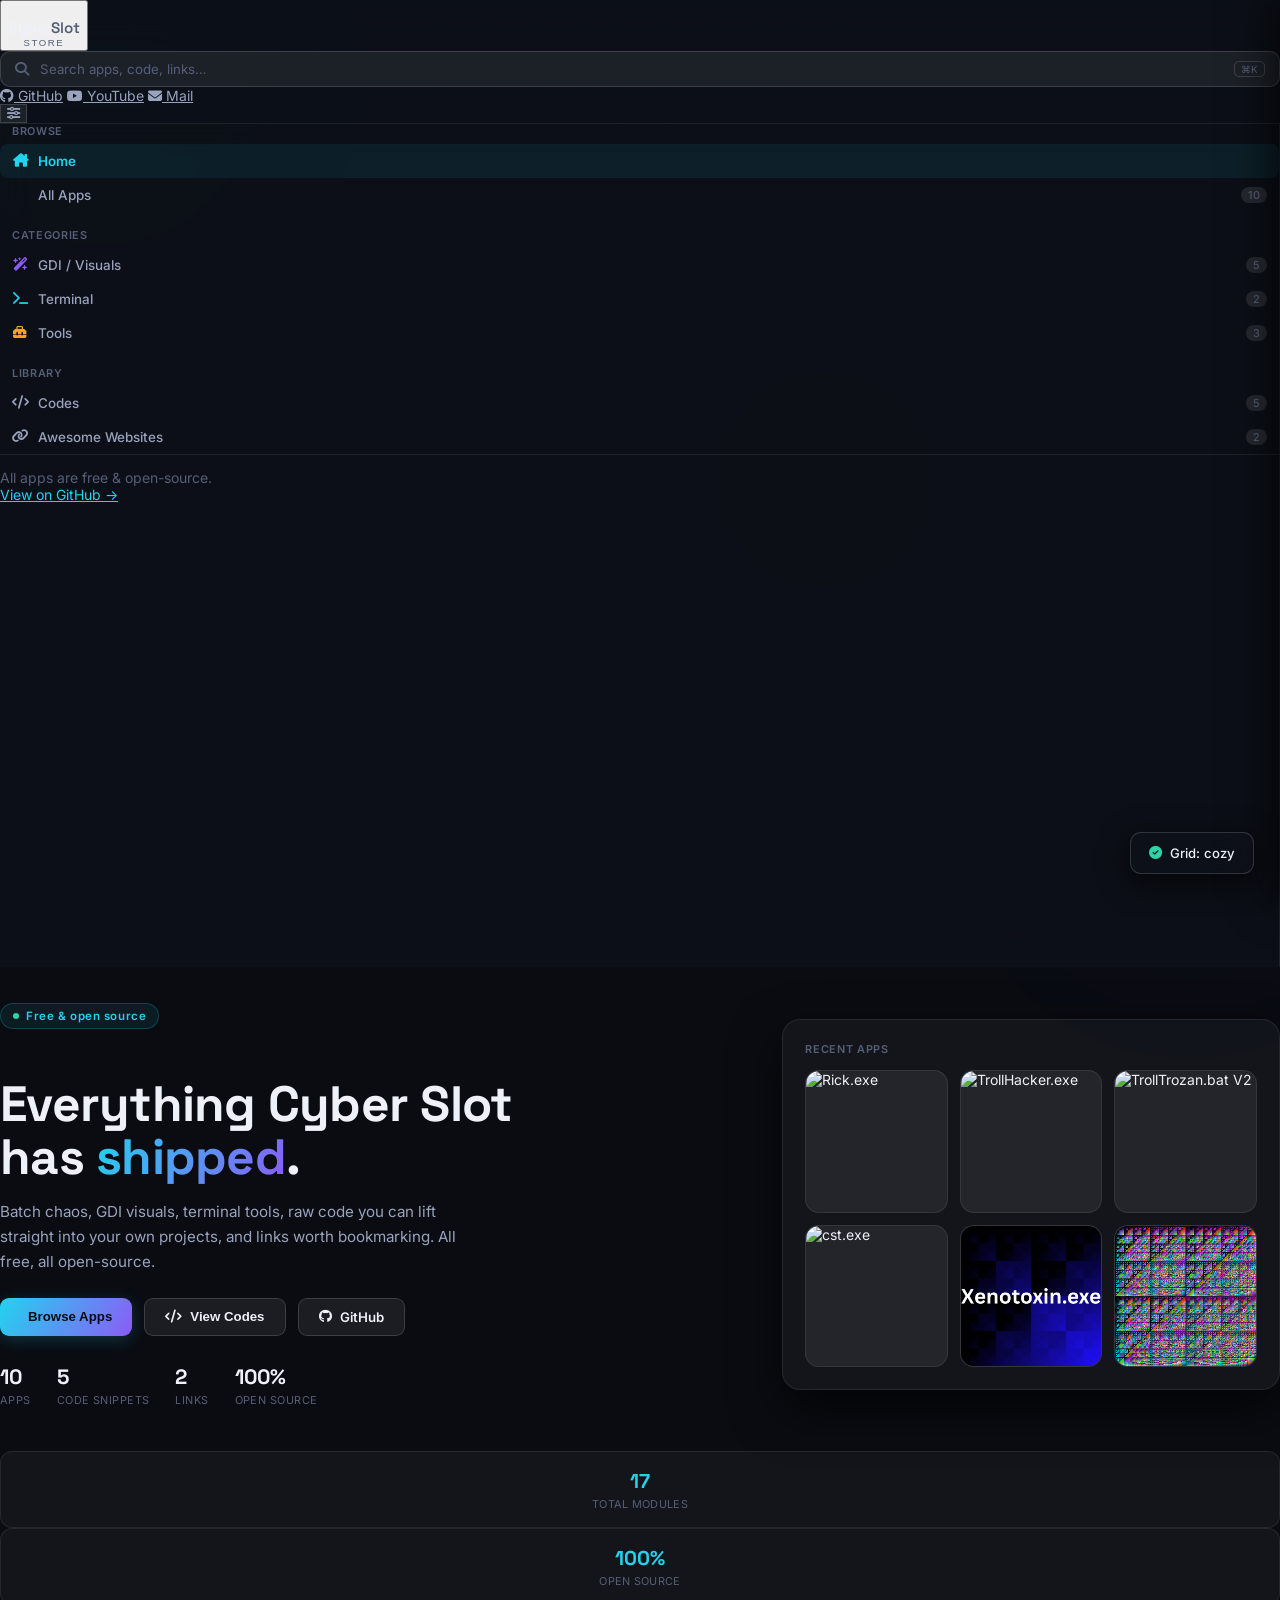
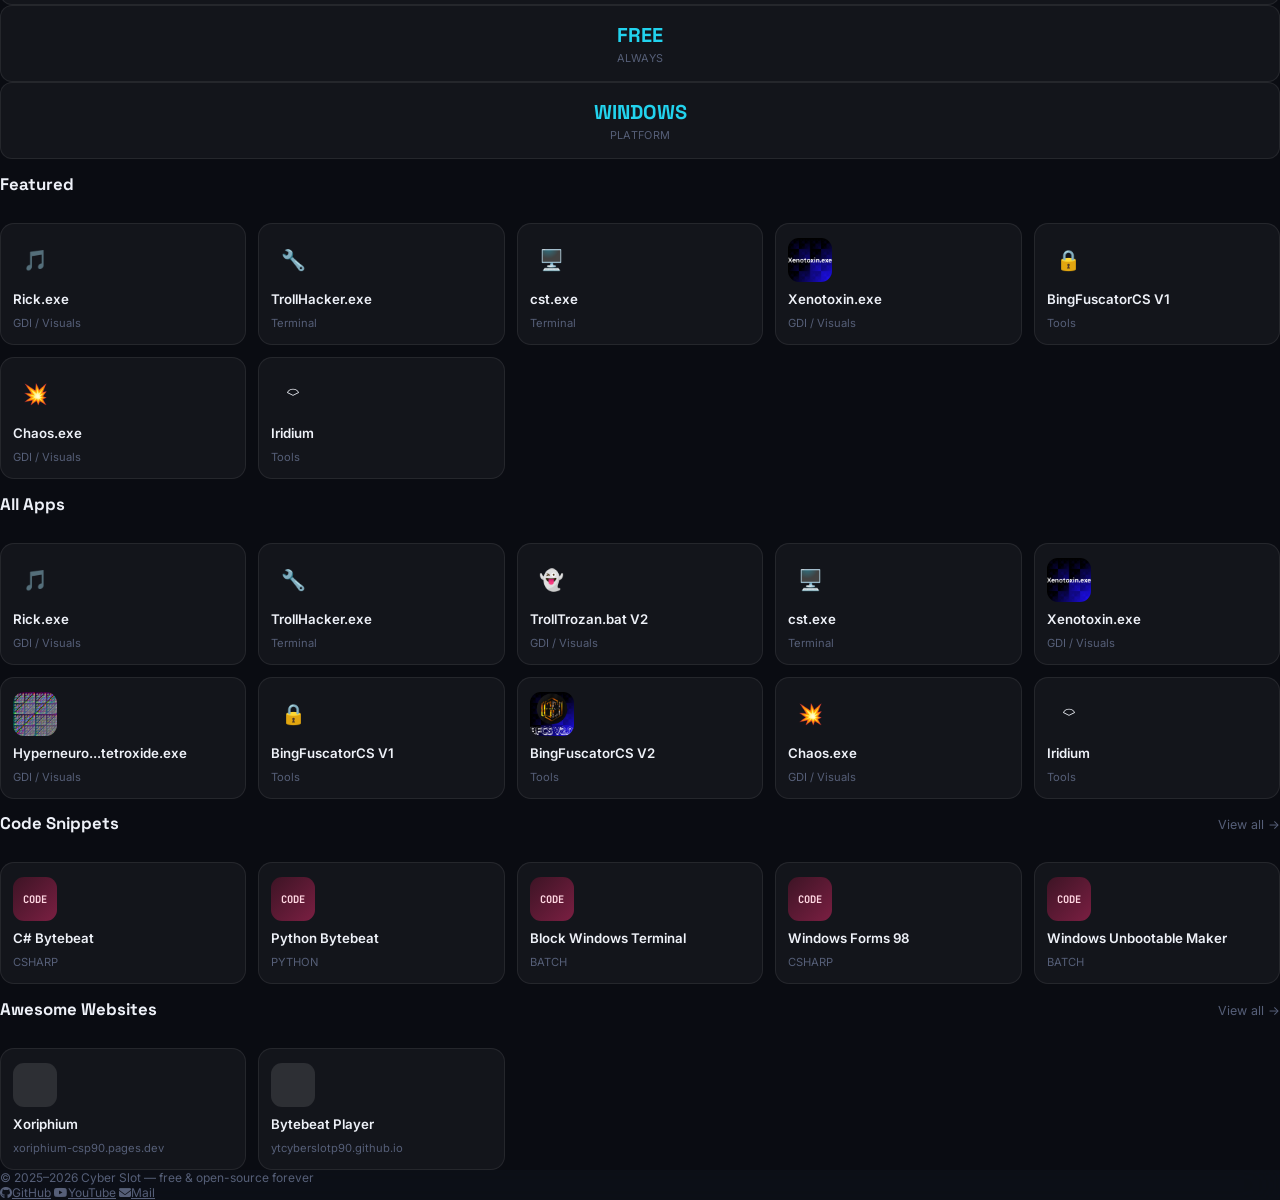
==== index.html @ b0d0d4f0 "Add files via upload" ====
<!DOCTYPE html>
<html lang="en">
<head>
<meta charset="UTF-8">
<meta name="viewport" content="width=device-width, initial-scale=1.0">
<title>Cyber Slot Store</title>
<link rel="icon" href="https://avatars.githubusercontent.com/u/210217738?v=4">
<script src="https://cdn.tailwindcss.com"></script>
<link rel="preconnect" href="https://fonts.googleapis.com">
<link href="https://fonts.googleapis.com/css2?family=Space+Grotesk:wght=500;600;700&family=Inter:wght@400;500;600;700&family=JetBrains+Mono:wght@400;500;600&display=swap" rel="stylesheet">
<link rel="stylesheet" href="https://cdnjs.cloudflare.com/ajax/libs/font-awesome/6.5.0/css/all.min.css">
<link rel="stylesheet" href="style.css">
<script src="https://cdnjs.cloudflare.com/ajax/libs/monaco-editor/0.45.0/min/vs/loader.min.js"></script>
</head>

<body>
<div id="scrollProgress"></div>
<div class="bg-grid" id="bgGrid"></div>
<div class="glow g1" id="glow1"></div>
<div class="glow g2" id="glow2"></div>
<div class="glow g3" id="glow3"></div>

<div id="toast" class="toast"><i class="fa-solid fa-circle-check" style="color:var(--ok)"></i> <span id="toast-msg">Saved</span></div>

<div id="settings-overlay" class="settings-overlay" onclick="closeSettings()"></div>
<aside id="settings-panel" class="settings-panel">
  <div class="p-5" style="border-bottom:1px solid var(--border)">
    <div class="flex items-center justify-between">
      <div>
        <div class="font-display font-bold text-base" style="color:var(--text)">Settings</div>
        <div class="text-xs mt-0.5" style="color:var(--text3)">Customize your store</div>
      </div>
      <button onclick="closeSettings()" class="w-8 h-8 rounded-lg flex items-center justify-center" style="background:var(--surface2);color:var(--text2)"><i class="fa-solid fa-xmark text-sm"></i></button>
    </div>
  </div>
  <div class="p-5 flex flex-col gap-5">
    <div>
      <div class="settings-sec-title">Interface</div>
      <div class="toggle-wrap">
        <div><div class="toggle-label">Compact Layout</div><div class="toggle-sub">Smaller tiles, tighter grid</div></div>
        <div id="toggle-compact" class="toggle" onclick="toggleCompact(this)"></div>
      </div>
      <div class="toggle-wrap">
        <div><div class="toggle-label">Glassmorphism</div><div class="toggle-sub">Blur &amp; transparency panels</div></div>
        <div id="toggle-glass" class="toggle on" onclick="toggleGlass(this)"></div>
      </div>
      <div class="toggle-wrap">
        <div><div class="toggle-label">Hover Lift</div><div class="toggle-sub">Subtle tile hover motion</div></div>
        <div id="toggle-3d" class="toggle on" onclick="toggle3D(this)"></div>
      </div>
      <div class="toggle-wrap">
        <div><div class="toggle-label">Ambient Glow</div><div class="toggle-sub">Soft background color blobs</div></div>
        <div id="toggle-orbs" class="toggle on" onclick="toggleOrbs(this)"></div>
      </div>
      <div class="toggle-wrap">
        <div><div class="toggle-label">Reduce Motion</div><div class="toggle-sub">Disable animation &amp; parallax</div></div>
        <div id="toggle-motion" class="toggle" onclick="toggleMotion(this)"></div>
      </div>
    </div>

    <div>
      <div class="settings-sec-title">Accent Pair</div>
      <div class="flex gap-2.5 flex-wrap">
        <div class="duo-swatch active" style="background:linear-gradient(135deg,#22d3ee,#8b5cf6)" data-c1="#22d3ee" data-c2="#8b5cf6" onclick="setAccent(this)" title="Cyan / Violet"></div>
        <div class="duo-swatch" style="background:linear-gradient(135deg,#fb6f92,#f5a524)" data-c1="#fb6f92" data-c2="#f5a524" onclick="setAccent(this)" title="Rose / Amber"></div>
        <div class="duo-swatch" style="background:linear-gradient(135deg,#2dd4a7,#3b82f6)" data-c1="#2dd4a7" data-c2="#3b82f6" onclick="setAccent(this)" title="Teal / Blue"></div>
        <div class="duo-swatch" style="background:linear-gradient(135deg,#a855f7,#ec4899)" data-c1="#a855f7" data-c2="#ec4899" onclick="setAccent(this)" title="Purple / Pink"></div>
        <div class="duo-swatch" style="background:linear-gradient(135deg,#f5a524,#fb6f92)" data-c1="#f5a524" data-c2="#fb6f92" onclick="setAccent(this)" title="Amber / Rose"></div>
      </div>
    </div>

    <div>
      <div class="settings-sec-title">Font Size</div>
      <div class="flex gap-2">
        <button onclick="setFont('sm')" id="font-sm" class="chip active" style="flex:1;justify-content:center">Small</button>
        <button onclick="setFont('md')" id="font-md" class="chip" style="flex:1;justify-content:center">Default</button>
        <button onclick="setFont('lg')" id="font-lg" class="chip" style="flex:1;justify-content:center">Large</button>
      </div>
    </div>

    <div>
      <div class="settings-sec-title">Grid Density</div>
      <div class="flex gap-2">
        <button onclick="setGrid('cozy')" id="grid-cozy" class="chip active" style="flex:1;justify-content:center">Cozy</button>
        <button onclick="setGrid('dense')" id="grid-dense" class="chip" style="flex:1;justify-content:center">Dense</button>
      </div>
    </div>

    <div>
      <div class="settings-sec-title">About</div>
      <div class="rounded-xl p-3 text-xs" style="background:var(--surface2);color:var(--text2);line-height:1.7;border:1px solid var(--border)">
        <strong style="color:var(--text)">Cyber Slot Store</strong><br>
        v3.1 · Open Source<br>
        Built by <a href="https://github.com/ytcyberslotp90" target="_blank" style="color:var(--accent)">@ytcyberslotp90</a>
      </div>
    </div>
  </div>
</aside>

<header class="topbar">
  <div class="flex items-center gap-3 px-4 h-14">
    <button onclick="routeHome()" class="flex items-center gap-2.5 mr-1 flex-shrink-0">
      <img src="https://avatars.githubusercontent.com/u/210217738?v=4" alt="" class="w-8 h-8 rounded-xl">
      <div class="hidden sm:block text-left">
        <div class="logo-text">Cyber<span class="dim">Slot</span></div>
        <div class="logo-sub">STORE</div>
      </div>
    </button>

    <div class="search-wrap flex-1 max-w-sm">
      <i class="fa-solid fa-magnifying-glass text-xs" style="color:var(--text3)"></i>
      <input id="searchInput" type="text" placeholder="Search apps, code, links…" oninput="handleSearch(this.value)">
      <span class="kbd-hint hidden sm:inline">⌘K</span>
    </div>

    <div class="flex-1"></div>

    <nav class="hidden lg:flex items-center gap-0.5">
      <a href="https://github.com/ytcyberslotp90" target="_blank" class="flex items-center gap-1.5 px-3 py-1.5 rounded-lg text-xs font-medium" style="color:var(--text2)"><i class="fa-brands fa-github"></i> GitHub</a>
      <a href="https://www.youtube.com/@cyberslot-90" target="_blank" class="flex items-center gap-1.5 px-3 py-1.5 rounded-lg text-xs font-medium" style="color:var(--text2)"><i class="fa-brands fa-youtube"></i> YouTube</a>
      <a href="mailto:testacc3633@gmail.com" class="flex items-center gap-1.5 px-3 py-1.5 rounded-lg text-xs font-medium" style="color:var(--text2)"><i class="fa-solid fa-envelope"></i> Mail</a>
    </nav>

    <button onclick="openSettings()" class="w-9 h-9 rounded-xl flex items-center justify-center ml-1" style="background:var(--surface2);color:var(--text2);border:1px solid var(--border2)">
      <i class="fa-solid fa-sliders text-sm"></i>
    </button>
  </div>
</header>

<div class="flex flex-1 relative z-10">

  <aside class="hidden md:flex flex-col sidebar w-56 px-2.5 py-4 gap-0.5 flex-shrink-0">
    <div class="sidebar-label">Browse</div>
    <div class="nav-item active" id="nav-home" onclick="routeHome();setNav('nav-home')"><i class="fa-solid fa-house-chimney"></i> Home</div>
    <div class="nav-item" id="nav-all" onclick="filterCategory('all');setNav('nav-all')">
      <i class="fa-solid fa-grid-2"></i> All Apps <span class="nav-count" id="count-all">0</span>
    </div>

    <div class="sidebar-label" style="margin-top:16px">Categories</div>
    <div id="nav-categories" class="flex flex-col gap-0.5"></div>

    <div class="sidebar-label" style="margin-top:16px">Library</div>
    <div class="nav-item" id="nav-codes" onclick="showPage('codes');setNav('nav-codes')">
      <i class="fa-solid fa-code"></i> Codes <span class="nav-count" id="count-codes">0</span>
    </div>
    <div class="nav-item" id="nav-websites" onclick="showPage('websites');setNav('nav-websites')">
      <i class="fa-solid fa-link"></i> Awesome Websites <span class="nav-count" id="count-websites">0</span>
    </div>

    <div class="mt-auto pt-4 px-1" style="border-top:1px solid var(--border)">
      <p class="text-[.7rem] leading-relaxed" style="color:var(--text3)">
        All apps are free &amp; open-source.<br>
        <a href="https://github.com/ytcyberslotp90" target="_blank" style="color:var(--accent)">View on GitHub →</a>
      </p>
    </div>
  </aside>

  <main id="mainScroll" class="flex-1 overflow-y-auto min-h-[calc(100vh-57px)]">
    <div id="main-wrap">

      <div id="page-home" class="page p-5 max-w-6xl mx-auto">
        <div class="hero">
          <div>
            <div class="eyebrow"><span class="d"></span> Free &amp; open source</div>
            <h1 class="hero-title">Everything Cyber Slot<br>has <span class="grad">shipped</span>.</h1>
            <p class="hero-sub">Batch chaos, GDI visuals, terminal tools, raw code you can lift straight into your own projects, and links worth bookmarking. All free, all open-source.</p>
            <div class="hero-cta">
              <button onclick="filterCategory('all');setNav('nav-all')" class="btn-accent"><i class="fa-solid fa-grid-2"></i> Browse Apps</button>
              <button onclick="showPage('codes');setNav('nav-codes')" class="btn-glass"><i class="fa-solid fa-code"></i> View Codes</button>
              <a href="https://github.com/ytcyberslotp90" target="_blank" class="btn-glass"><i class="fa-brands fa-github"></i> GitHub</a>
            </div>
            <div class="hero-stats">
              <div class="hstat"><b id="hstat-apps">0</b><span>APPS</span></div>
              <div class="hstat"><b id="hstat-codes">0</b><span>CODE SNIPPETS</span></div>
              <div class="hstat"><b id="hstat-sites">0</b><span>LINKS</span></div>
              <div class="hstat"><b>100%</b><span>OPEN SOURCE</span></div>
            </div>
          </div>

          <div class="showcase">
            <div class="card-label" style="margin-bottom:14px">Recent apps</div>
            <div class="showcase-grid" id="heroShowcase"></div>
          </div>
        </div>

        <div class="grid grid-cols-2 sm:grid-cols-4 gap-3 mb-9 reveal">
          <div class="stat-card"><b id="stat-count">0</b><span>TOTAL MODULES</span></div>
          <div class="stat-card"><b>100%</b><span>OPEN SOURCE</span></div>
          <div class="stat-card"><b>FREE</b><span>ALWAYS</span></div>
          <div class="stat-card"><b>WINDOWS</b><span>PLATFORM</span></div>
        </div>

        <div class="section-head reveal"><h2>Featured</h2></div>
        <div id="home-featured" class="grid-tiles grid-cols-cozy gap-3 mb-9"></div>

        <div class="section-head reveal"><h2>All Apps</h2></div>
        <div id="home-all" class="grid-tiles grid-cols-cozy gap-3 mb-9"></div>

        <div class="section-head reveal"><h2>Code Snippets</h2><span class="section-link" onclick="showPage('codes');setNav('nav-codes')">View all →</span></div>
        <div id="home-codes-teaser" class="grid-tiles grid-cols-cozy gap-3 mb-9 reveal"></div>

        <div class="section-head reveal"><h2>Awesome Websites</h2><span class="section-link" onclick="showPage('websites');setNav('nav-websites')">View all →</span></div>
        <div id="home-sites-teaser" class="grid-tiles grid-cols-cozy gap-3 mb-4 reveal"></div>
      </div>

      <div id="page-catalog" class="page p-5 max-w-6xl mx-auto">
  <div class="bc"><span class="bc-link" onclick="routeHome();setNav('nav-home')">Home</span><span>/</span><span class="bc-cur" id="catalog-bc">All Apps</span></div>
  <div class="flex gap-2 flex-wrap mb-5" id="chip-bar"></div>
  <div id="catalog-grid" class="grid-tiles grid-cols-cozy gap-3"></div>
  <div id="catalog-empty" class="hidden empty-state"><i class="fa-solid fa-magnifying-glass"></i><h4>No apps found</h4><p>Nothing in this category yet.</p></div>
</div> <div id="page-search" class="page p-5 max-w-6xl mx-auto">
  <div class="bc">
    <span class="bc-link" onclick="routeHome();setNav('nav-home')">Home</span>
    <span>/</span>
    <span class="bc-cur" id="search-count">Search Results</span>
  </div>
  <div id="search-grid" class="grid-tiles grid-cols-cozy gap-3"></div>
  <div id="search-empty" class="hidden empty-state">
    <i class="fa-solid fa-magnifying-glass"></i>
    <h4>No results found</h4>
    <p>Try searching for a different keyword.</p>
  </div>
</div>

      <div id="page-codes" class="page p-5 max-w-6xl mx-auto">
        <div class="bc"><span class="bc-link" onclick="routeHome();setNav('nav-home')">Home</span><span>/</span><span class="bc-cur">Codes</span></div>
        <div class="section-head"><h2>Code Snippets</h2></div>
        <div id="codes-grid" class="grid-tiles grid-cols-cozy gap-3"></div>
        <div id="codes-empty" class="hidden empty-state">
          <i class="fa-solid fa-code"></i>
          <h4>No code snippets yet</h4>
          <p>Add entries to the <code>codes</code> array in <code>appsinfo.json</code> to populate this page.</p>
        </div>
      </div>

      <div id="page-websites" class="page p-5 max-w-6xl mx-auto">
        <div class="bc"><span class="bc-link" onclick="routeHome();setNav('nav-home')">Home</span><span>/</span><span class="bc-cur">Websites</span></div>
        <div class="section-head"><h2>Awesome Websites</h2></div>
        <div id="websites-grid" class="grid-tiles grid-cols-cozy gap-3"></div>
        <div id="websites-empty" class="hidden empty-state">
          <i class="fa-solid fa-link"></i>
          <h4>No links yet</h4>
          <p>Add entries to the <code>websites</code> array in <code>appsinfo.json</code> to populate this page.</p>
        </div>
      </div>

      <div id="page-detail" class="page p-5 max-w-4xl mx-auto">
        <div class="bc">
          <span class="bc-link" onclick="routeHome();setNav('nav-home')">Home</span><span>/</span>
          <span class="bc-link" id="detail-bc-cat">Category</span><span>/</span>
          <span class="bc-cur" id="detail-bc-name">Item</span>
        </div>

        <div class="detail-hero" id="detail-hero">
          <div class="flex gap-5 items-start flex-wrap relative z-10">
            <div id="detail-icon" class="detail-icon"></div>
            <div class="flex-1 min-w-0">
              <div class="text-xs mb-2" style="color:var(--text3)">by Cyber Slot</div>
              <h1 id="detail-name" class="font-display mb-2" style="font-weight:700;font-size:1.5rem;color:var(--text)"></h1>
              <div class="flex items-center gap-2 mb-3 flex-wrap">
                <span id="detail-cat-pill" class="pill"></span>
                <span id="detail-ver-pill" class="pill pill-ghost"></span>
              </div>
              <p id="detail-short-desc" class="text-sm leading-relaxed mb-4 max-w-lg" style="color:var(--text2)"></p>
              <div id="detail-actions" class="flex gap-2.5 flex-wrap"></div>
            </div>
          </div>
        </div>

        <div id="detail-body-app" class="grid md:grid-cols-3 gap-4">
          <div class="md:col-span-2 flex flex-col gap-4">
            <div class="glass-2 rounded-2xl p-5">
              <div class="card-label">About</div>
              <p id="detail-about" class="text-sm leading-relaxed" style="color:var(--text2)"></p>
            </div>
            <div class="glass-2 rounded-2xl p-5">
              <div class="card-label">Tags</div>
              <div id="detail-tags" class="flex flex-wrap gap-1.5"></div>
            </div>
          </div>
          <div class="glass-2 rounded-2xl p-5 h-fit">
            <div class="card-label">Details</div>
            <div id="detail-info"></div>
          </div>
        </div>

        <div id="detail-body-code" class="hidden flex flex-col gap-4">
          <div class="relative mt-8 w-full">
            
            <div class="absolute left-0 top-0 translate-y-[-100%] bg-[#000000] border border-zinc-800 border-b-0 px-4 py-2 rounded-t font-mono text-xs font-semibold uppercase tracking-wider text-rose-400">
              <span id="detail-code-lang">CODE</span>
            </div>

            <button id="detail-copy-btn" class="absolute right-0 top-0 translate-y-[-100%] bg-zinc-900 hover:bg-zinc-800 border border-zinc-800 border-b-0 text-zinc-300 hover:text-white font-mono text-xs font-medium px-4 py-2 rounded-t flex items-center gap-1.5 transition-colors" onclick="copyCode()">
  <i class="fa-regular fa-copy"></i> Copy
</button>
            
            <div id="detail-code-editor" class="border border-zinc-800 rounded-b rounded-tr-none rounded-tl-none w-full" style="height: 430px;"></div>
            
          </div>
        </div>
      </div>

    </div>
  </main>
</div>

<footer class="relative z-10 border-t px-5 py-3 flex items-center justify-between flex-wrap gap-3" style="background:var(--glass-bg);border-color:var(--border);backdrop-filter:blur(20px);font-size:.75rem">
  <span style="color:var(--text3)">© 2025–<span id="yr"></span> Cyber Slot — free &amp; open-source forever</span>
  <div class="flex gap-4">
    <a href="https://github.com/ytcyberslotp90" target="_blank" style="color:var(--text3)"><i class="fa-brands fa-github mr-1"></i>GitHub</a>
    <a href="https://www.youtube.com/@cyberslot-90" target="_blank" style="color:var(--text3)"><i class="fa-brands fa-youtube mr-1"></i>YouTube</a>
    <a href="mailto:testacc3633@gmail.com" style="color:var(--text3)"><i class="fa-solid fa-envelope mr-1"></i>Mail</a>
  </div>
</footer>
<script src="script.js"></script>
</body>
</html>
---- style.css ----
:root{
  --bg:        #0a0c12;
  --bg2:       #0e1119;
  --bg3:       #131722;
  --surface:   rgba(255,255,255,.04);
  --surface2:  rgba(255,255,255,.07);
  --surface3:  rgba(255,255,255,.11);
  --border:    rgba(255,255,255,.08);
  --border2:   rgba(255,255,255,.15);
  --text:      #eef1f8;
  --text2:     #99a3bd;
  --text3:     #565f78;
  --shadow:    rgba(0,0,0,.45);
  --shadow2:   rgba(0,0,0,.7);
  --glass-bg:  rgba(14,17,25,.78);

  --accent:    #22d3ee;
  --accent2:   #8b5cf6;
  --accent3:   #f5a524;
  --danger:    #fb6f92;
  --ok:        #2dd4a7;
  --tint:      rgba(34,211,238,.08);
}


/* Change your existing scrollbar styles to this: */
::-webkit-scrollbar {
  width: 10px;
  height: 10px;
}
::-webkit-scrollbar-track {
  background: transparent;
}
::-webkit-scrollbar-thumb {
  /* This creates a gradient using the active accent colors */
  background: linear-gradient(180deg, var(--accent), var(--accent2));
  border-radius: 999px;
  border: 2px solid var(--bg); /* Gives it a clean floating margin look */
}
::-webkit-scrollbar-thumb:hover {
  /* Slightly brightens or alters thumb layout on hover if desired */
  background: linear-gradient(180deg, var(--accent2), var(--accent));
}

/* Ensure internal containers inherit the same layout rules */
#mainScroll, .sidebar {
  scrollbar-color: var(--accent) transparent; /* Fallback support for Firefox */
  scrollbar-width: thin;
}

*{box-sizing:border-box;}
html{scroll-behavior:smooth;}
body{margin:0;font-family:'Inter',sans-serif;background:var(--bg);color:var(--text);min-height:100vh;overflow-x:hidden;}
[data-reduced="true"] *{animation:none!important;transition:none!important;scroll-behavior:auto!important;}
::-webkit-scrollbar{width:10px;height:10px;}
::-webkit-scrollbar-track{background:transparent;}
::-webkit-scrollbar-thumb{background:var(--border2);border-radius:3px;}
a{color:inherit;}
.mono{font-family:'JetBrains Mono',monospace;}
.font-display{font-family:'Space Grotesk',sans-serif;}

/* scroll progress */
#scrollProgress{position:fixed;top:0;left:0;height:2.5px;width:0%;z-index:999;background:linear-gradient(90deg,var(--accent),var(--accent2));transition:width .08s linear;}

/* soft background */
.bg-grid{position:fixed;inset:-10% -10%;z-index:0;pointer-events:none;
  background-image:linear-gradient(rgba(255,255,255,.025) 1px, transparent 1px),linear-gradient(90deg, rgba(255,255,255,.025) 1px, transparent 1px);
  background-size:44px 44px;
  mask-image:radial-gradient(ellipse 65% 55% at 50% 0%, #000 25%, transparent 72%);
  -webkit-mask-image:radial-gradient(ellipse 65% 55% at 50% 0%, #000 25%, transparent 72%);
  will-change:transform;}
.glow{position:fixed;border-radius:50%;filter:blur(100px);pointer-events:none;z-index:0;opacity:.4;}
.glow.g1{width:440px;height:440px;background:radial-gradient(circle,rgba(34,211,238,.16),transparent 70%);top:-140px;left:-120px;}
.glow.g2{width:380px;height:380px;background:radial-gradient(circle,rgba(139,92,246,.14),transparent 70%);bottom:-120px;right:-100px;}
.glow.g3{width:240px;height:240px;background:radial-gradient(circle,rgba(245,165,36,.08),transparent 70%);top:40%;left:55%;}

.glass{background:var(--glass-bg);backdrop-filter:blur(20px) saturate(150%);-webkit-backdrop-filter:blur(20px) saturate(150%);border:1px solid var(--border);}
.glass-2{background:var(--surface2);backdrop-filter:blur(12px) saturate(130%);-webkit-backdrop-filter:blur(12px) saturate(130%);border:1px solid var(--border);}

/* topbar */
.topbar{position:sticky;top:0;z-index:200;background:var(--glass-bg);backdrop-filter:blur(22px) saturate(150%);-webkit-backdrop-filter:blur(22px) saturate(150%);border-bottom:1px solid var(--border);}
.logo-text{font-family:'Space Grotesk',sans-serif;font-weight:700;font-size:.95rem;letter-spacing:-.01em;color:var(--text);}
.logo-text .dim{color:var(--text3);font-weight:600;}
.logo-sub{font-size:.6rem;letter-spacing:.16em;color:var(--text3);}

.search-wrap{display:flex;align-items:center;gap:9px;background:var(--surface2);border:1.5px solid var(--border2);border-radius:10px;padding:8px 14px;transition:border-color .15s, box-shadow .15s;}
.search-wrap:focus-within{border-color:var(--accent);box-shadow:0 0 0 3px rgba(34,211,238,.14);}
.search-wrap input{border:none;outline:none;background:transparent;font-size:.83rem;color:var(--text);font-family:inherit;flex:1;min-width:0;}
.search-wrap input::placeholder{color:var(--text3);}
.kbd-hint{font-size:.62rem;color:var(--text3);border:1px solid var(--border2);border-radius:5px;padding:1px 6px;}

/* sidebar */
.sidebar{position:sticky;top:57px;height:calc(100vh - 57px);overflow-y:auto;overflow-x:hidden;background:var(--glass-bg);backdrop-filter:blur(18px);-webkit-backdrop-filter:blur(18px);border-right:1px solid var(--border);scrollbar-width:thin;scrollbar-color:var(--border2) transparent;}
.sidebar-label{font-size:.68rem;font-weight:600;letter-spacing:.06em;color:var(--text3);padding:0 12px;margin-bottom:6px;text-transform:uppercase;}
.nav-item{display:flex;align-items:center;gap:10px;padding:9px 12px;border-radius:8px;font-size:.84rem;font-weight:500;color:var(--text2);cursor:pointer;user-select:none;transition:background .15s,color .15s;}
.nav-item:hover{background:var(--surface2);color:var(--text);}
.nav-item.active{background:var(--tint);color:var(--accent);font-weight:600;}
.nav-item i{width:16px;text-align:center;font-size:.85rem;flex-shrink:0;}
.nav-count{margin-left:auto;font-size:.68rem;padding:1px 7px;border-radius:999px;background:var(--surface3);color:var(--text3);}

/* pages */
.page{display:none;}
.page.active{display:block;animation:pgIn .28s ease both;}
@keyframes pgIn{from{opacity:0;transform:translateY(8px)}to{opacity:1;transform:none}}

.reveal{opacity:0;transform:translateY(14px);transition:opacity .5s ease, transform .5s ease;}
.reveal.in-view{opacity:1;transform:none;}

.section-head{display:flex;align-items:baseline;justify-content:space-between;margin-bottom:14px;}
.section-head h2{font-family:'Space Grotesk',sans-serif;font-weight:700;font-size:1.05rem;color:var(--text);}
.section-link{font-size:.78rem;color:var(--text3);cursor:pointer;transition:color .15s;}
.section-link:hover{color:var(--accent);}

/* hero */
.hero{display:grid;grid-template-columns:1.2fr .8fr;gap:36px;align-items:center;padding:36px 0 44px;}
@media(max-width:900px){.hero{grid-template-columns:1fr;}}
.eyebrow{display:inline-flex;align-items:center;gap:7px;font-size:.72rem;font-weight:600;letter-spacing:.05em;color:var(--accent);background:var(--tint);border:1px solid rgba(34,211,238,.22);padding:5px 12px;border-radius:999px;margin-bottom:16px;}
.eyebrow .d{width:6px;height:6px;border-radius:50%;background:var(--ok);}
.hero-title{font-family:'Space Grotesk',sans-serif;font-weight:700;font-size:clamp(2rem,4.6vw,3.1rem);line-height:1.06;letter-spacing:-.015em;color:var(--text);margin-bottom:14px;}
.hero-title .grad{background:linear-gradient(120deg,var(--accent),var(--accent2));-webkit-background-clip:text;-webkit-text-fill-color:transparent;background-clip:text;}
.hero-sub{font-size:.95rem;line-height:1.65;color:var(--text2);max-width:480px;margin-bottom:24px;}
.hero-cta{display:flex;gap:12px;flex-wrap:wrap;margin-bottom:28px;}
.hero-stats{display:flex;gap:26px;flex-wrap:wrap;}
.hstat b{display:block;font-family:'Space Grotesk',sans-serif;font-size:1.3rem;color:var(--text);}
.hstat span{font-size:.68rem;color:var(--text3);letter-spacing:.04em;}

.showcase{background:var(--surface);border:1px solid var(--border);border-radius:18px;padding:22px;box-shadow:0 20px 50px var(--shadow2);}
.showcase-grid{display:grid;grid-template-columns:repeat(3,1fr);gap:12px;}
.showcase-icon{aspect-ratio:1;border-radius:14px;background:var(--surface2);border:1px solid var(--border);display:flex;align-items:center;justify-content:center;overflow:hidden;cursor:pointer;transition:transform .18s,border-color .18s;}
.showcase-icon:hover{transform:translateY(-4px) scale(1.04);border-color:var(--border2);}
.showcase-icon img{width:100%;height:100%;object-fit:cover;}

/* buttons */
.btn-accent{display:inline-flex;align-items:center;gap:8px;padding:10px 20px;border-radius:9px;background:linear-gradient(120deg,var(--accent),var(--accent2));color:#0a0c12;font-size:.83rem;font-weight:700;cursor:pointer;border:none;text-decoration:none;transition:transform .15s,box-shadow .15s;box-shadow:0 4px 16px rgba(34,211,238,.2);}
.btn-accent:hover{transform:translateY(-2px);box-shadow:0 10px 26px rgba(34,211,238,.28);}
.btn-glass{display:inline-flex;align-items:center;gap:8px;padding:10px 20px;border-radius:9px;background:var(--surface2);color:var(--text);border:1px solid var(--border2);font-size:.83rem;font-weight:600;cursor:pointer;text-decoration:none;transition:background .15s,transform .15s;}
.btn-glass:hover{background:var(--surface3);transform:translateY(-2px);}

.pill{display:inline-flex;align-items:center;gap:4px;padding:3px 11px;border-radius:999px;font-size:.72rem;font-weight:600;background:var(--tint);color:var(--accent);border:1px solid rgba(34,211,238,.25);}
.pill-ghost{background:var(--surface2);color:var(--text2);border-color:var(--border);}

/* stat card */
.stat-card{background:var(--surface);border:1px solid var(--border);border-radius:12px;padding:16px;text-align:center;transition:transform .18s;}
.stat-card:hover{transform:translateY(-2px);}
.stat-card b{font-family:'Space Grotesk',sans-serif;font-size:1.25rem;color:var(--accent);display:block;}
.stat-card span{font-size:.68rem;color:var(--text3);letter-spacing:.03em;}

/* tiles */
.grid-tiles{display:grid;gap:12px;}
.grid-cols-cozy{grid-template-columns:repeat(2,1fr);}
@media(min-width:560px){.grid-cols-cozy{grid-template-columns:repeat(3,1fr);}}
@media(min-width:800px){.grid-cols-cozy{grid-template-columns:repeat(4,1fr);}}
@media(min-width:1100px){.grid-cols-cozy{grid-template-columns:repeat(5,1fr);}}
.grid-cols-dense{grid-template-columns:repeat(3,1fr);}
@media(min-width:560px){.grid-cols-dense{grid-template-columns:repeat(4,1fr);}}
@media(min-width:800px){.grid-cols-dense{grid-template-columns:repeat(6,1fr);}}
@media(min-width:1100px){.grid-cols-dense{grid-template-columns:repeat(7,1fr);}}

.tile{background:var(--surface);border:1px solid var(--border);border-radius:14px;padding:14px 12px;cursor:pointer;display:flex;flex-direction:column;gap:9px;transition:transform .18s,box-shadow .18s,border-color .18s;}
.tile:hover{transform:translateY(-4px);box-shadow:0 14px 34px var(--shadow2);border-color:var(--border2);}
.tile-icon{width:44px;height:44px;border-radius:11px;overflow:hidden;display:flex;align-items:center;justify-content:center;font-size:1.25rem;flex-shrink:0;}
.tile-icon img{width:100%;height:100%;object-fit:cover;}
.tile-name{font-size:.83rem;font-weight:600;color:var(--text);overflow:hidden;text-overflow:ellipsis;white-space:nowrap;}
.tile-meta{font-size:.7rem;color:var(--text3);}
[data-compact="true"] .tile{padding:9px 8px;gap:6px;}
[data-compact="true"] .tile-icon{width:34px;height:34px;}
[data-compact="true"] .tile-name{font-size:.72rem;}
@keyframes tileIn{from{opacity:0;transform:translateY(10px)}to{opacity:1;transform:none}}
.tile{animation:tileIn .3s ease both;}

.empty-state{display:flex;flex-direction:column;align-items:center;justify-content:center;gap:10px;padding:56px 20px;text-align:center;border:1px dashed var(--border2);border-radius:16px;background:var(--surface);}
.empty-state i{font-size:1.5rem;color:var(--text3);}
.empty-state h4{font-weight:600;font-size:.88rem;color:var(--text2);}
.empty-state p{font-size:.78rem;color:var(--text3);max-width:340px;line-height:1.6;}
.empty-state code{background:var(--surface2);padding:2px 6px;border-radius:5px;color:var(--accent);}

.bc{display:flex;align-items:center;gap:6px;font-size:.78rem;color:var(--text3);margin-bottom:20px;}
.bc-link{cursor:pointer;transition:color .12s;}
.bc-link:hover{color:var(--accent);}
.bc-cur{color:var(--text2);font-weight:500;}

.chip{padding:5px 14px;border-radius:999px;font-size:.78rem;font-weight:500;border:1px solid var(--border2);background:var(--surface);color:var(--text2);cursor:pointer;transition:all .15s;white-space:nowrap;user-select:none;}
.chip:hover{border-color:var(--accent);color:var(--accent);background:var(--tint);}
.chip.active{border-color:var(--accent);background:var(--accent);color:#0a0c12;}

/* detail */
.detail-hero{position:relative;border-radius:18px;padding:26px;overflow:hidden;margin-bottom:20px;background:linear-gradient(150deg,var(--bg2),var(--bg3));border:1px solid var(--border2);}
.detail-hero::before{content:'';position:absolute;inset:0;pointer-events:none;background:radial-gradient(ellipse 75% 60% at 12% 40%, var(--dh-tint, rgba(34,211,238,.09)), transparent);}
.detail-icon{width:88px;height:88px;border-radius:20px;overflow:hidden;display:flex;align-items:center;justify-content:center;flex-shrink:0;font-size:2.2rem;position:relative;z-index:1;}
.detail-icon img{width:100%;height:100%;object-fit:cover;}
.info-row{display:flex;gap:10px;padding:9px 0;border-bottom:1px solid var(--border);}
.info-row:last-child{border-bottom:none;}
.info-label{font-size:.72rem;color:var(--text3);min-width:92px;}
.info-value{font-size:.78rem;color:var(--text);}
.card-label{font-size:.68rem;font-weight:600;letter-spacing:.06em;color:var(--text3);text-transform:uppercase;margin-bottom:12px;}

/* code block */
.code-block{position:relative;background:#05070c;border:1px solid var(--border2);border-radius:12px;overflow:auto;max-height:520px;}
.code-block pre{margin:0;padding:16px 16px 16px 52px;font-family:'JetBrains Mono',monospace;font-size:.78rem;line-height:1.7;color:#d7f7f0;counter-reset:line;white-space:pre;}
.code-block pre .cl{display:block;position:relative;}
.code-block pre .cl::before{counter-increment:line;content:counter(line);position:absolute;left:-38px;width:30px;text-align:right;color:var(--text3);}
.copy-btn{position:sticky;float:right;top:10px;right:10px;margin:10px;background:var(--surface2);border:1px solid var(--border2);color:var(--text2);font-size:.72rem;padding:6px 12px;border-radius:7px;cursor:pointer;transition:all .15s;z-index:2;}
.copy-btn:hover{background:var(--surface3);color:var(--text);}

/* settings */
.settings-overlay{position:fixed;inset:0;z-index:400;background:rgba(0,0,0,.5);backdrop-filter:blur(3px);opacity:0;pointer-events:none;transition:opacity .25s;}
.settings-overlay.open{opacity:1;pointer-events:all;}
.settings-panel{position:fixed;top:0;right:0;bottom:0;z-index:401;width:320px;max-width:90vw;background:var(--glass-bg);backdrop-filter:blur(28px) saturate(160%);-webkit-backdrop-filter:blur(28px) saturate(160%);border-left:1px solid var(--border2);box-shadow:-8px 0 40px var(--shadow2);transform:translateX(100%);transition:transform .3s ease;display:flex;flex-direction:column;overflow-y:auto;}
.settings-panel.open{transform:none;}
.settings-panel::-webkit-scrollbar{width:4px;}
.toggle-wrap{display:flex;align-items:center;justify-content:space-between;padding:11px 0;border-bottom:1px solid var(--border);}
.toggle-wrap:last-child{border-bottom:none;}
.toggle-label{font-size:.82rem;font-weight:500;color:var(--text);}
.toggle-sub{font-size:.68rem;color:var(--text3);margin-top:2px;}
.toggle{width:42px;height:23px;border-radius:999px;background:var(--surface3);border:1px solid var(--border2);position:relative;cursor:pointer;flex-shrink:0;transition:background .2s;}
.toggle.on{background:var(--accent);border-color:var(--accent);}
.toggle::after{content:'';position:absolute;top:2px;left:2px;width:17px;height:17px;border-radius:50%;background:#0a0c12;transition:transform .2s ease;}
.toggle.on::after{transform:translateX(19px);}
.duo-swatch{width:30px;height:30px;border-radius:9px;cursor:pointer;border:2px solid transparent;transition:transform .15s;flex-shrink:0;}
.duo-swatch:hover{transform:scale(1.1);}
.duo-swatch.active{border-color:#fff;}
.settings-sec-title{font-size:.68rem;font-weight:600;letter-spacing:.06em;color:var(--text3);text-transform:uppercase;margin-bottom:12px;}

.toast{position:fixed;bottom:26px;right:26px;z-index:999;padding:12px 18px;border-radius:11px;font-size:.82rem;font-weight:500;background:var(--glass-bg);border:1px solid var(--border2);backdrop-filter:blur(18px);color:var(--text);box-shadow:0 8px 30px var(--shadow2);transform:translateY(20px);opacity:0;transition:transform .3s,opacity .3s;display:flex;align-items:center;gap:8px;}
.toast.show{transform:none;opacity:1;}

.loading-state,.error-state{display:flex;flex-direction:column;align-items:center;justify-content:center;gap:12px;padding:90px 20px;color:var(--text3);text-align:center;font-size:.85rem;}
.loading-spin{animation:spin 1s linear infinite;font-size:1.6rem;color:var(--accent);}
@keyframes spin{to{transform:rotate(360deg);}}
.error-state i{font-size:1.8rem;color:var(--danger);}

[data-fontsize="sm"] body{font-size:14px;}
[data-fontsize="md"] body{font-size:15.5px;}
[data-fontsize="lg"] body{font-size:17px;}
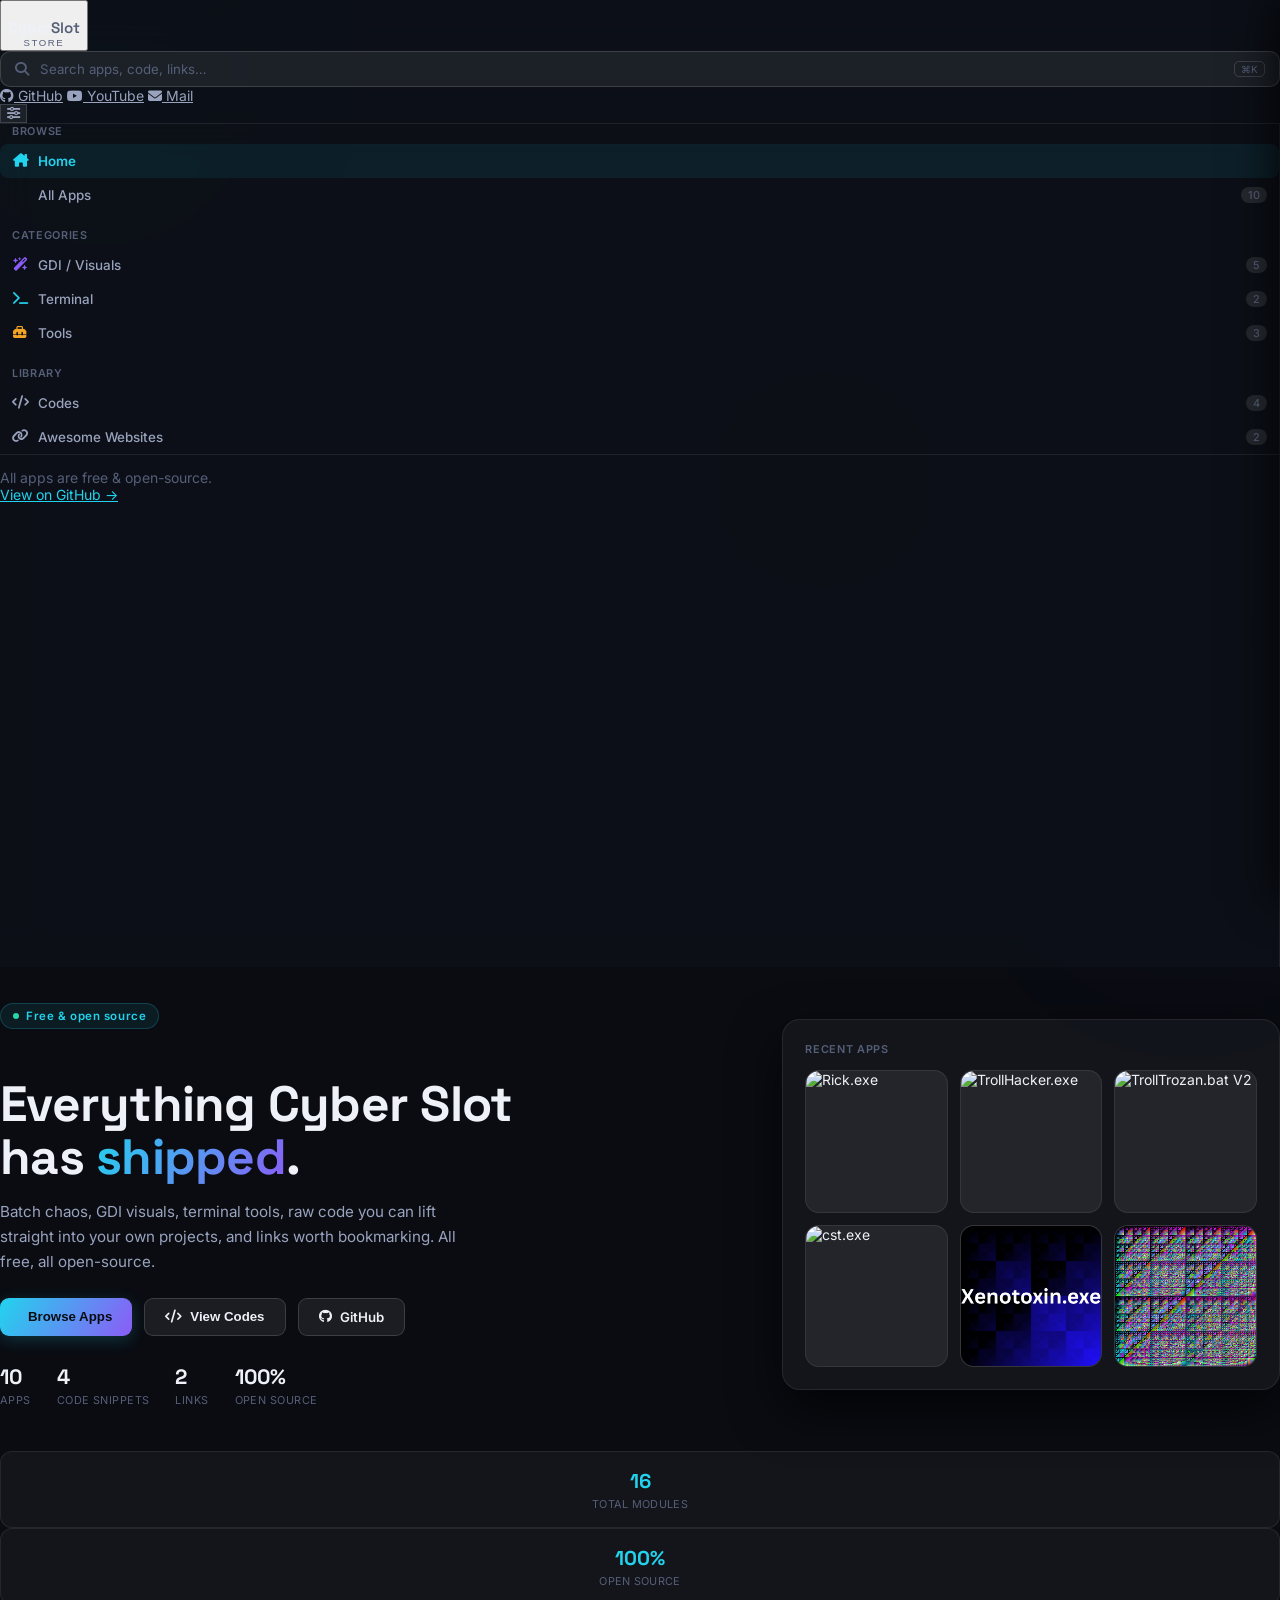
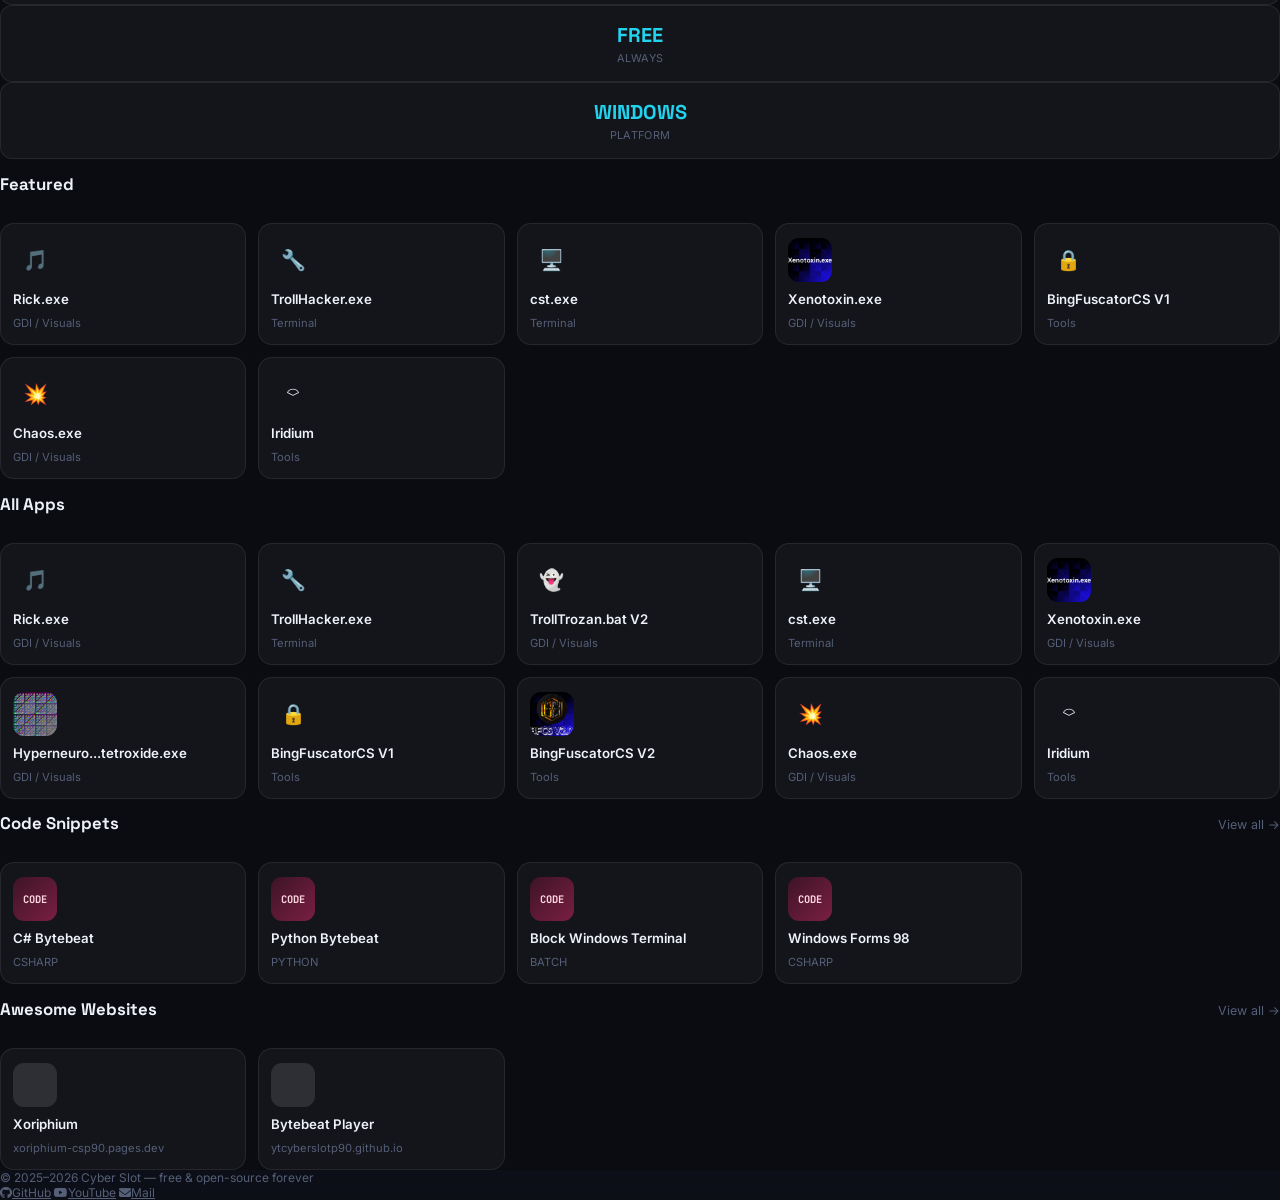
==== commit d8c89486: "Update index.html" ====
--- a/index.html
+++ b/index.html
@@ -4,7 +4,8 @@
 <meta charset="UTF-8">
 <meta name="viewport" content="width=device-width, initial-scale=1.0">
 <title>Cyber Slot Store</title>
-<link rel="icon" href="https://avatars.githubusercontent.com/u/210217738?v=4">
+<meta name="google-site-verification" content="JaEMb8_GJzqZaBBaSdbb-7Rz2AuJeqVi9aJBx1d_jd8" />
+<link rel="icon" href="favicon.ico">
 <script src="https://cdn.tailwindcss.com"></script>
 <link rel="preconnect" href="https://fonts.googleapis.com">
 <link href="https://fonts.googleapis.com/css2?family=Space+Grotesk:wght=500;600;700&family=Inter:wght@400;500;600;700&family=JetBrains+Mono:wght@400;500;600&display=swap" rel="stylesheet">
@@ -315,4 +316,4 @@
 </footer>
 <script src="script.js"></script>
 </body>
-</html>+</html>
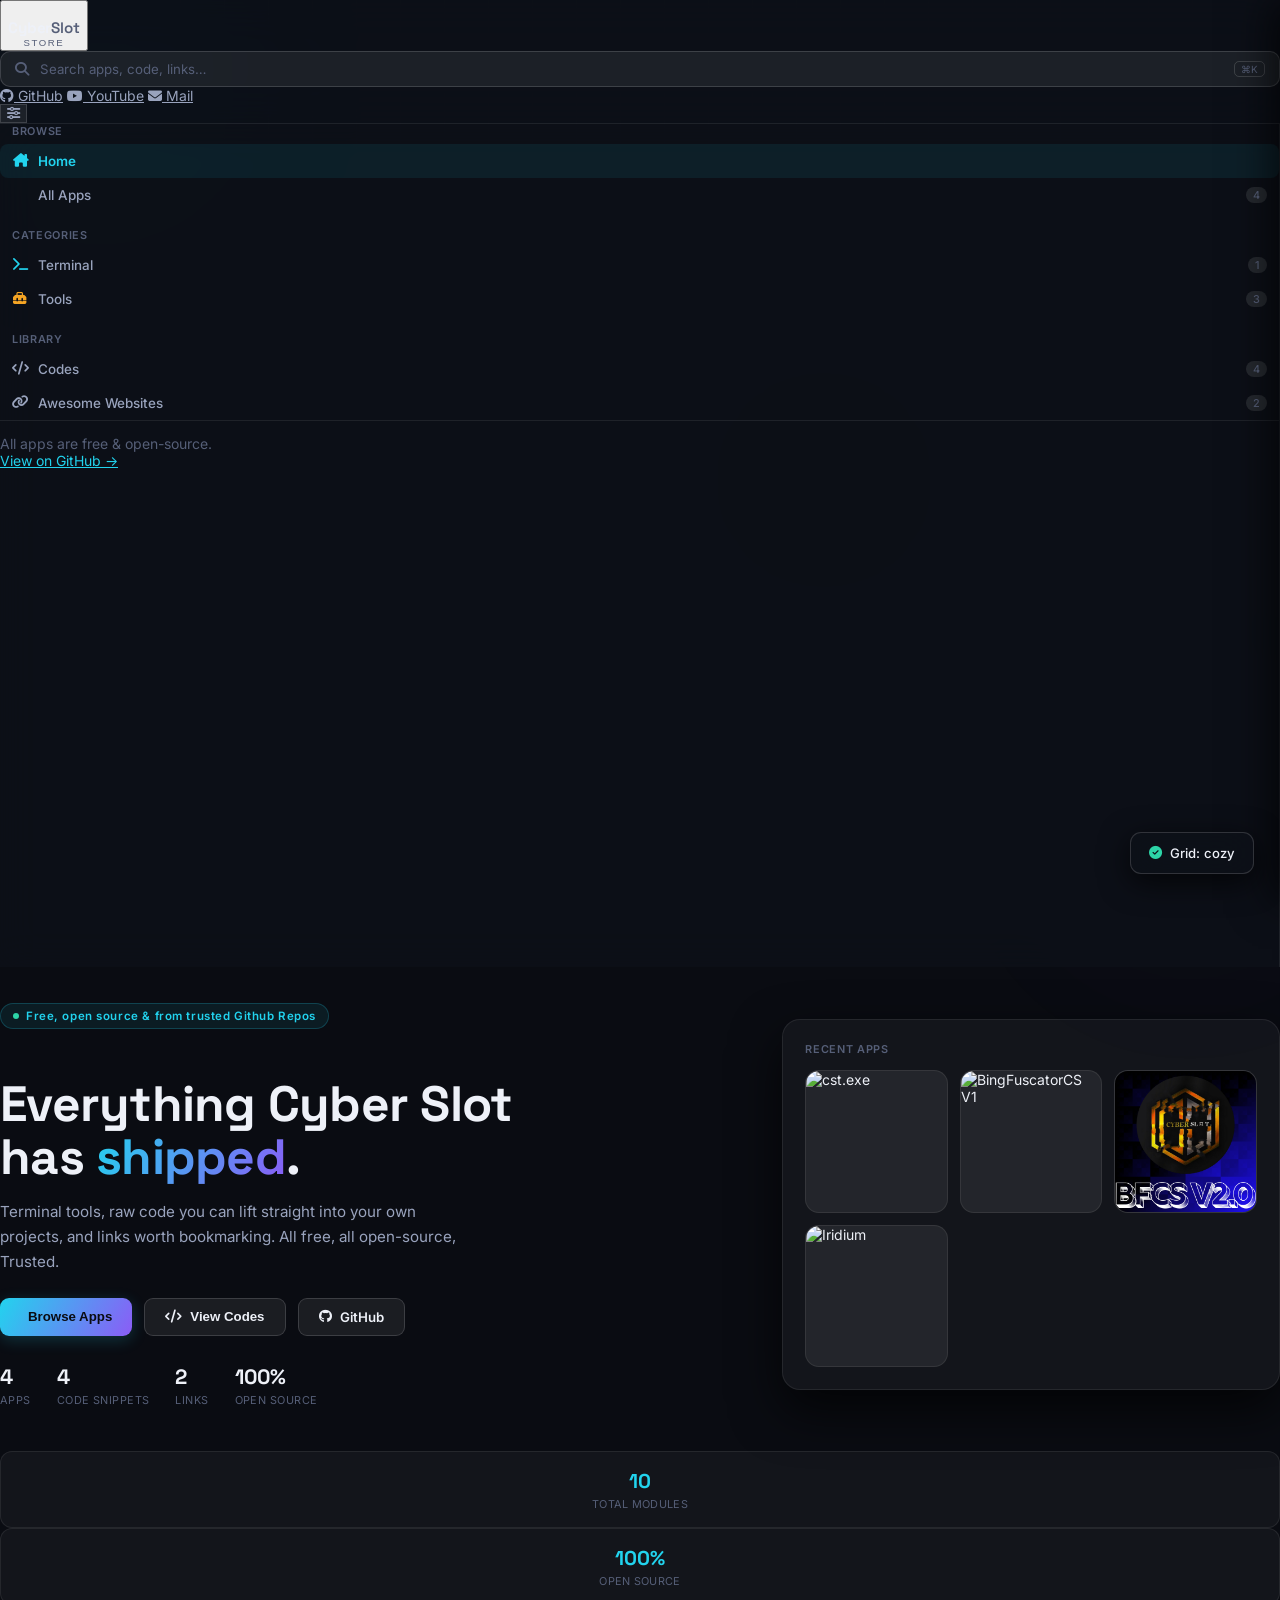
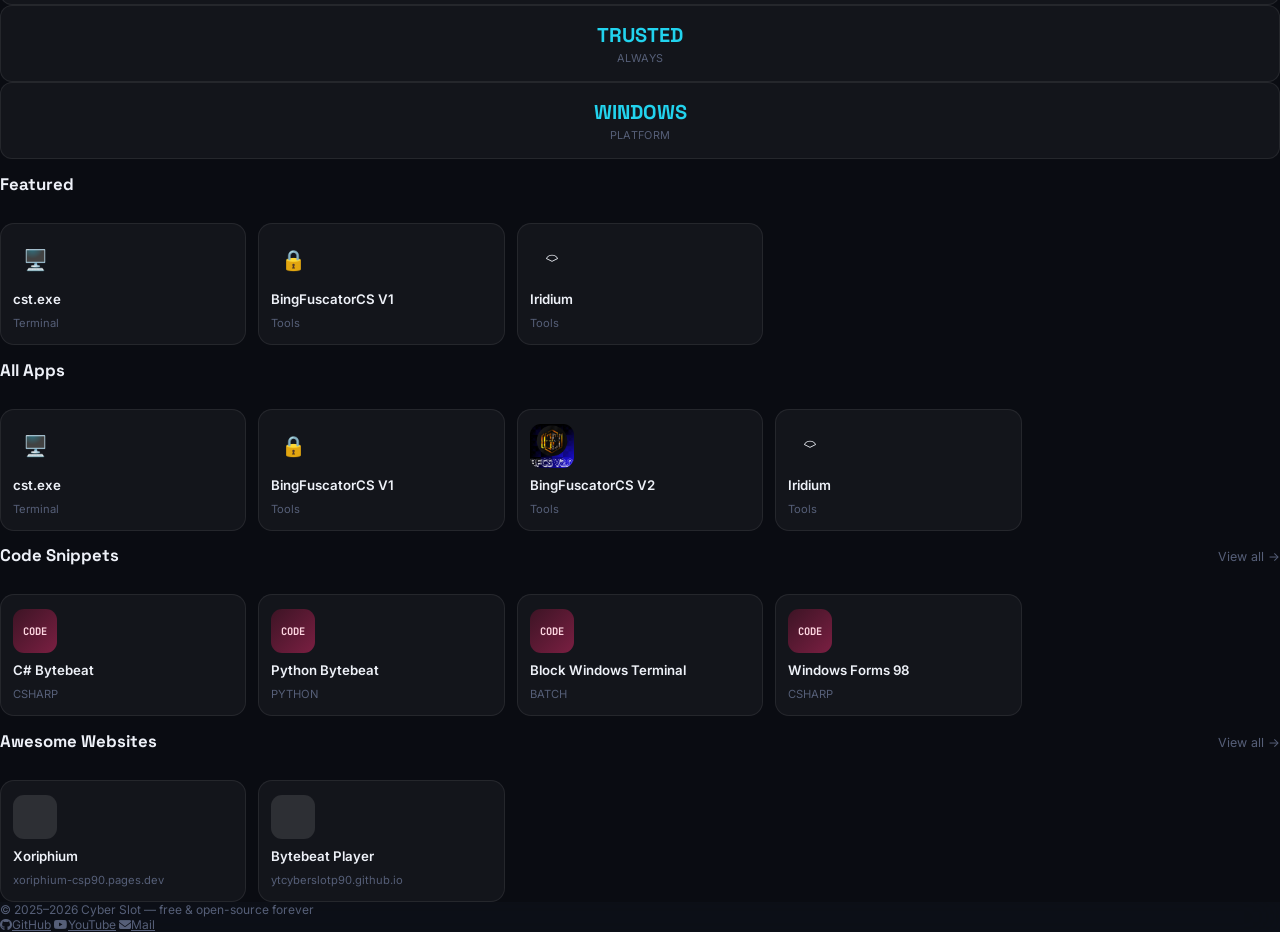
==== commit 16472003: "Update index.html" ====
--- a/index.html
+++ b/index.html
@@ -119,7 +119,7 @@
     <nav class="hidden lg:flex items-center gap-0.5">
       <a href="https://github.com/ytcyberslotp90" target="_blank" class="flex items-center gap-1.5 px-3 py-1.5 rounded-lg text-xs font-medium" style="color:var(--text2)"><i class="fa-brands fa-github"></i> GitHub</a>
       <a href="https://www.youtube.com/@cyberslot-90" target="_blank" class="flex items-center gap-1.5 px-3 py-1.5 rounded-lg text-xs font-medium" style="color:var(--text2)"><i class="fa-brands fa-youtube"></i> YouTube</a>
-      <a href="mailto:testacc3633@gmail.com" class="flex items-center gap-1.5 px-3 py-1.5 rounded-lg text-xs font-medium" style="color:var(--text2)"><i class="fa-solid fa-envelope"></i> Mail</a>
+      <a href="mailto:krishnendumaji3633@gmail.com" class="flex items-center gap-1.5 px-3 py-1.5 rounded-lg text-xs font-medium" style="color:var(--text2)"><i class="fa-solid fa-envelope"></i> Mail</a>
     </nav>
 
     <button onclick="openSettings()" class="w-9 h-9 rounded-xl flex items-center justify-center ml-1" style="background:var(--surface2);color:var(--text2);border:1px solid var(--border2)">
@@ -162,9 +162,9 @@
       <div id="page-home" class="page p-5 max-w-6xl mx-auto">
         <div class="hero">
           <div>
-            <div class="eyebrow"><span class="d"></span> Free &amp; open source</div>
+            <div class="eyebrow"><span class="d"></span> Free, open source & from trusted Github Repos</div>
             <h1 class="hero-title">Everything Cyber Slot<br>has <span class="grad">shipped</span>.</h1>
-            <p class="hero-sub">Batch chaos, GDI visuals, terminal tools, raw code you can lift straight into your own projects, and links worth bookmarking. All free, all open-source.</p>
+            <p class="hero-sub">Terminal tools, raw code you can lift straight into your own projects, and links worth bookmarking. All free, all open-source, Trusted.</p>
             <div class="hero-cta">
               <button onclick="filterCategory('all');setNav('nav-all')" class="btn-accent"><i class="fa-solid fa-grid-2"></i> Browse Apps</button>
               <button onclick="showPage('codes');setNav('nav-codes')" class="btn-glass"><i class="fa-solid fa-code"></i> View Codes</button>
@@ -187,7 +187,7 @@
         <div class="grid grid-cols-2 sm:grid-cols-4 gap-3 mb-9 reveal">
           <div class="stat-card"><b id="stat-count">0</b><span>TOTAL MODULES</span></div>
           <div class="stat-card"><b>100%</b><span>OPEN SOURCE</span></div>
-          <div class="stat-card"><b>FREE</b><span>ALWAYS</span></div>
+          <div class="stat-card"><b>TRUSTED</b><span>ALWAYS</span></div>
           <div class="stat-card"><b>WINDOWS</b><span>PLATFORM</span></div>
         </div>
 
@@ -311,7 +311,7 @@
   <div class="flex gap-4">
     <a href="https://github.com/ytcyberslotp90" target="_blank" style="color:var(--text3)"><i class="fa-brands fa-github mr-1"></i>GitHub</a>
     <a href="https://www.youtube.com/@cyberslot-90" target="_blank" style="color:var(--text3)"><i class="fa-brands fa-youtube mr-1"></i>YouTube</a>
-    <a href="mailto:testacc3633@gmail.com" style="color:var(--text3)"><i class="fa-solid fa-envelope mr-1"></i>Mail</a>
+    <a href="mailto:krishnendumaji3633@gmail.com" style="color:var(--text3)"><i class="fa-solid fa-envelope mr-1"></i>Mail</a>
   </div>
 </footer>
 <script src="script.js"></script>
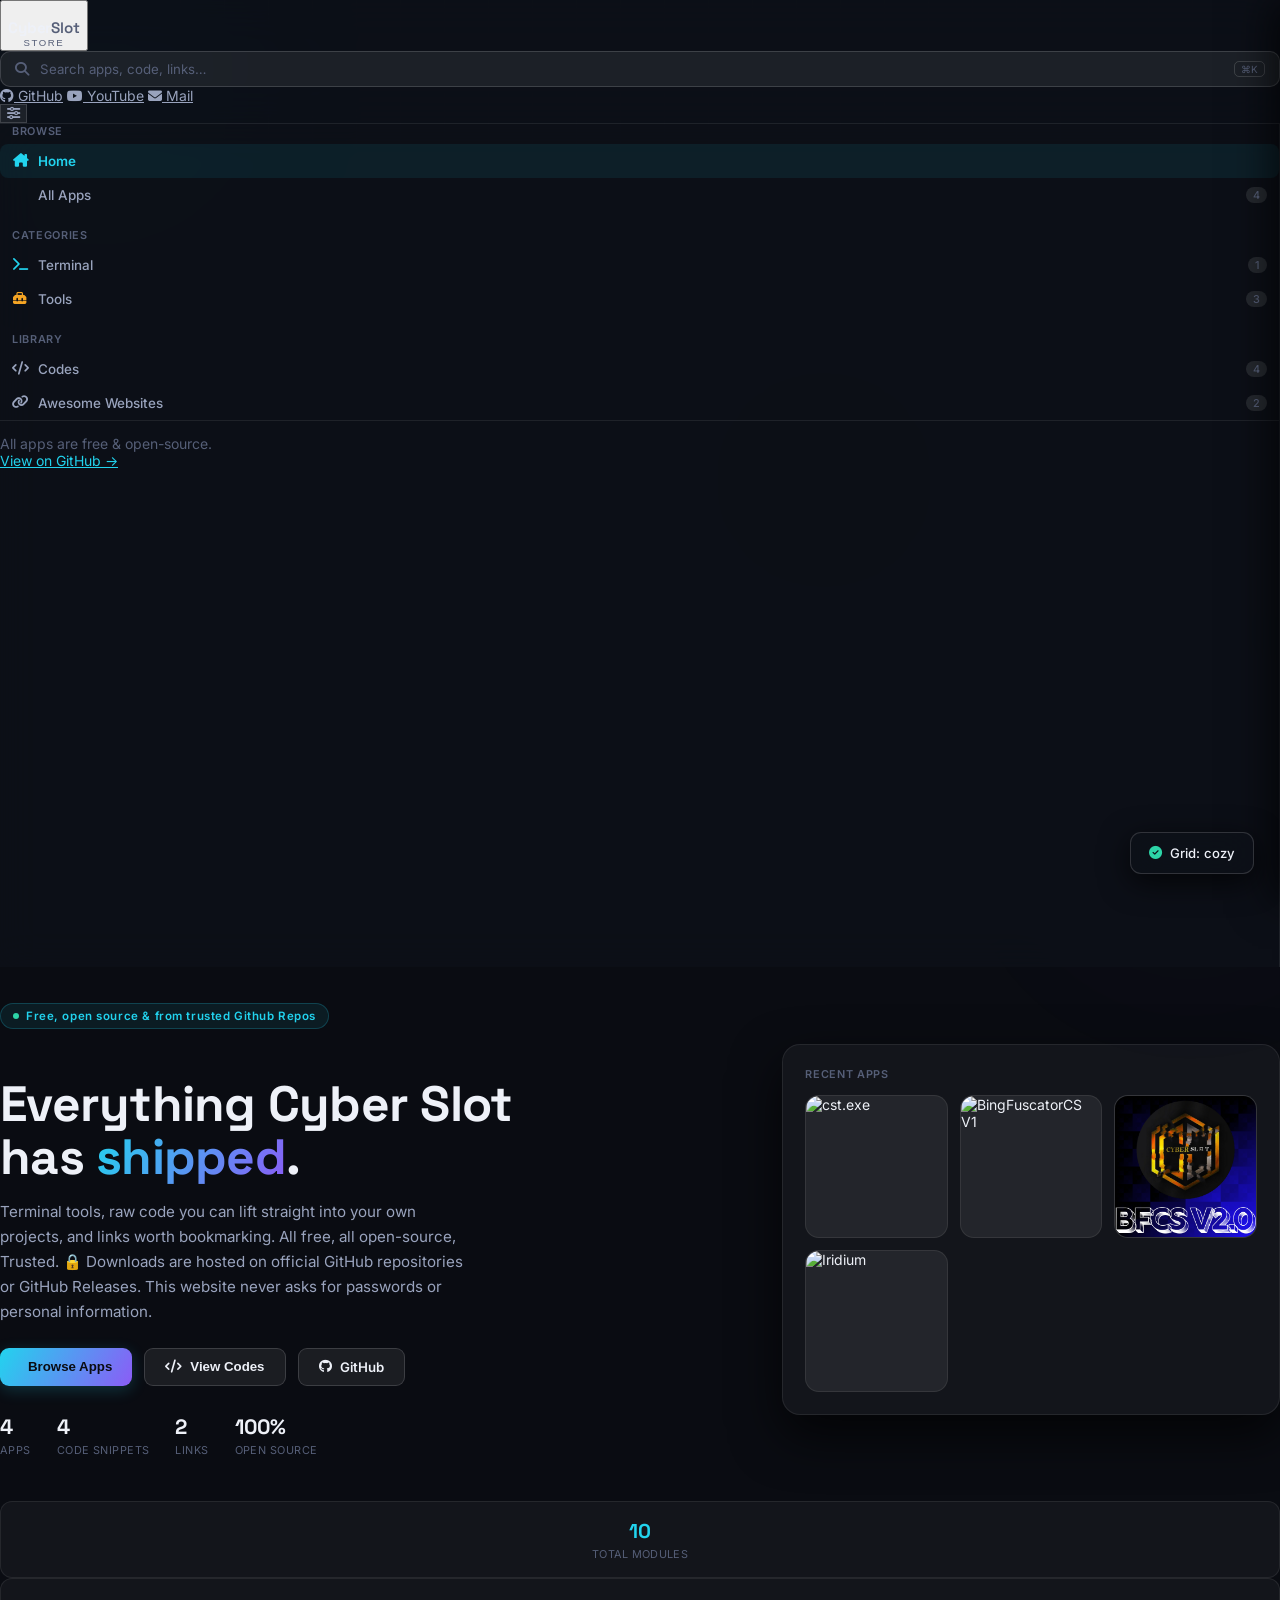
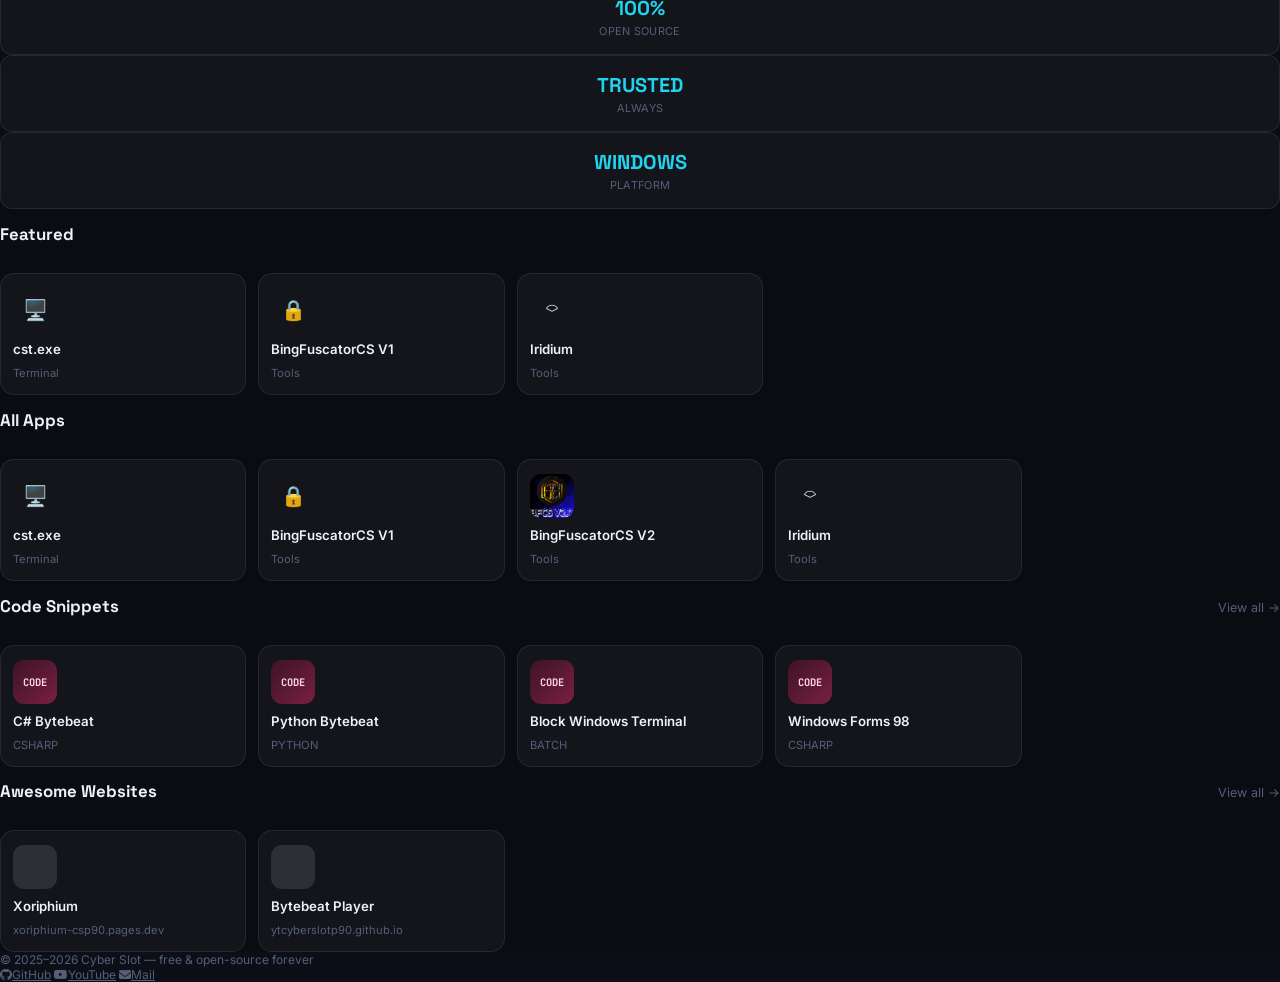
==== commit 04d86f93: "Update index.html" ====
--- a/index.html
+++ b/index.html
@@ -164,7 +164,8 @@
           <div>
             <div class="eyebrow"><span class="d"></span> Free, open source & from trusted Github Repos</div>
             <h1 class="hero-title">Everything Cyber Slot<br>has <span class="grad">shipped</span>.</h1>
-            <p class="hero-sub">Terminal tools, raw code you can lift straight into your own projects, and links worth bookmarking. All free, all open-source, Trusted.</p>
+            <p class="hero-sub">Terminal tools, raw code you can lift straight into your own projects, and links worth bookmarking. All free, all open-source, Trusted. 🔒 Downloads are hosted on official GitHub repositories or GitHub Releases.
+This website never asks for passwords or personal information.</p>
             <div class="hero-cta">
               <button onclick="filterCategory('all');setNav('nav-all')" class="btn-accent"><i class="fa-solid fa-grid-2"></i> Browse Apps</button>
               <button onclick="showPage('codes');setNav('nav-codes')" class="btn-glass"><i class="fa-solid fa-code"></i> View Codes</button>
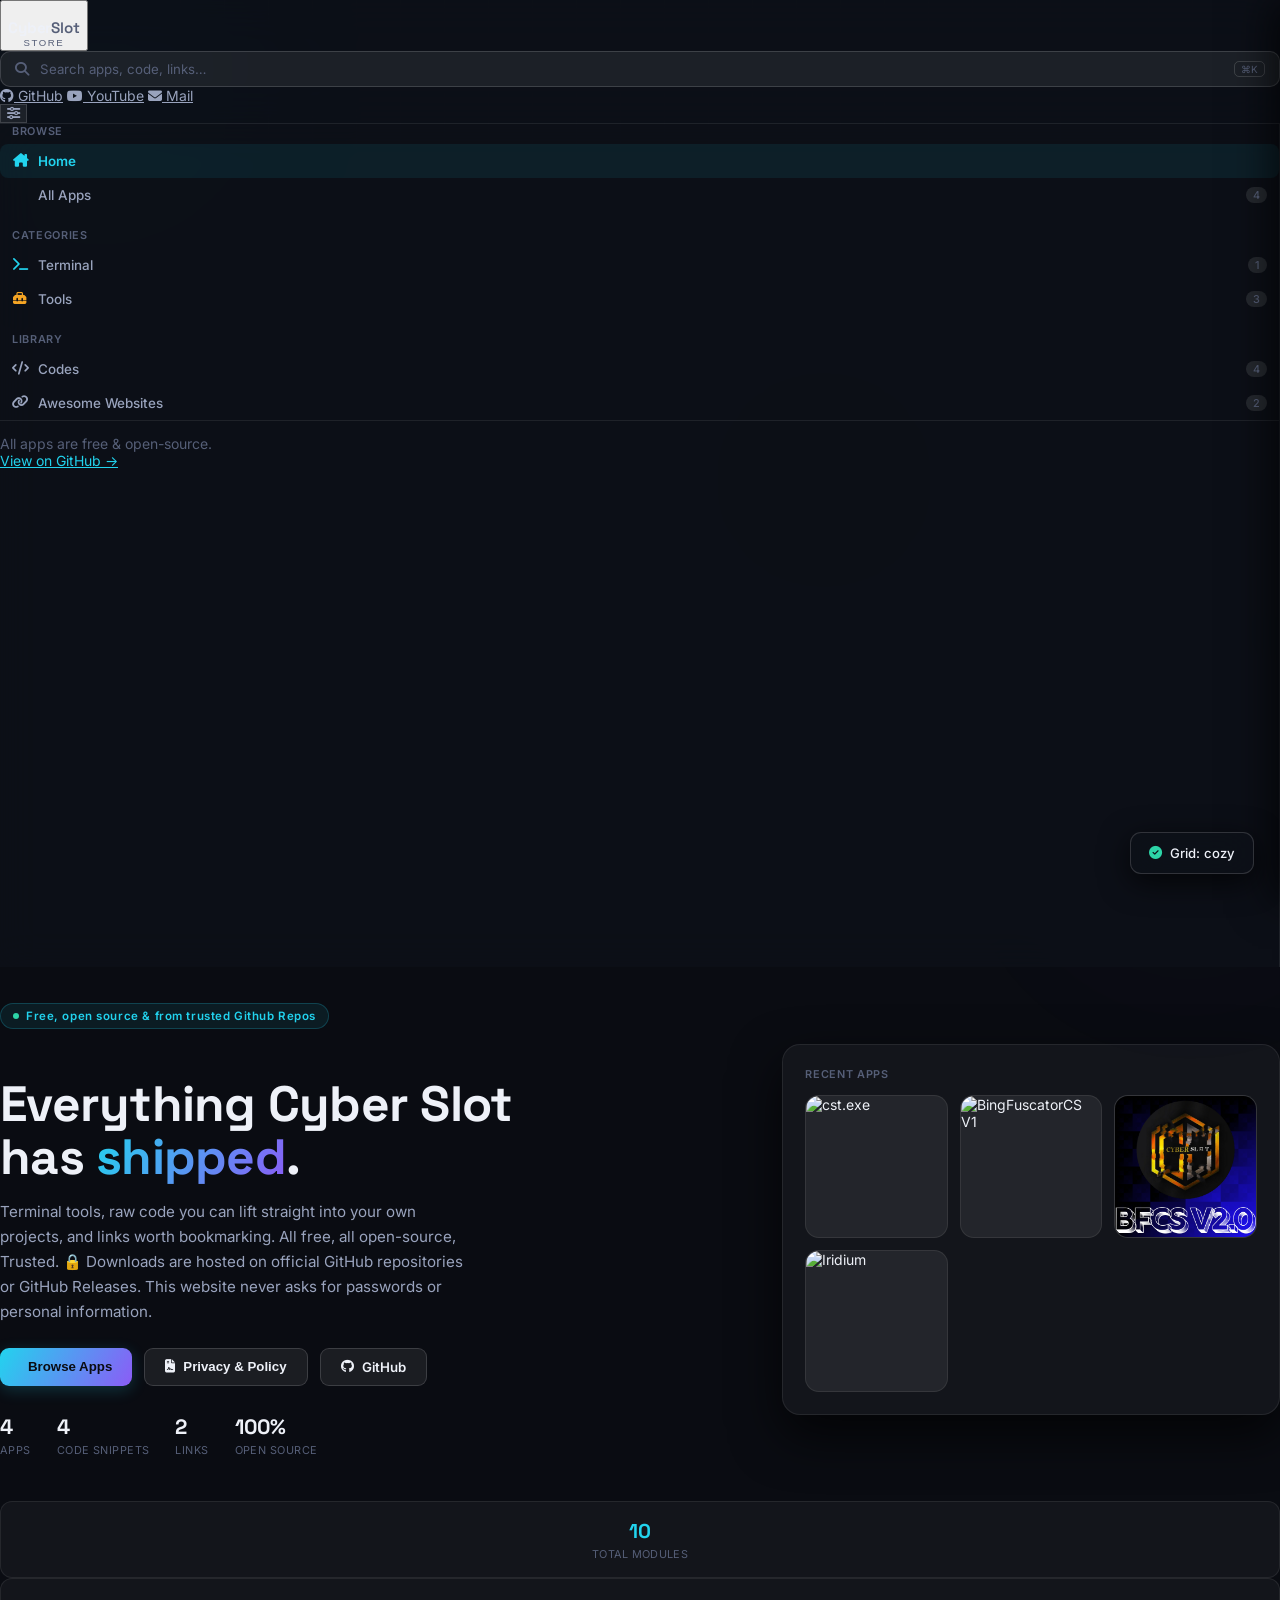
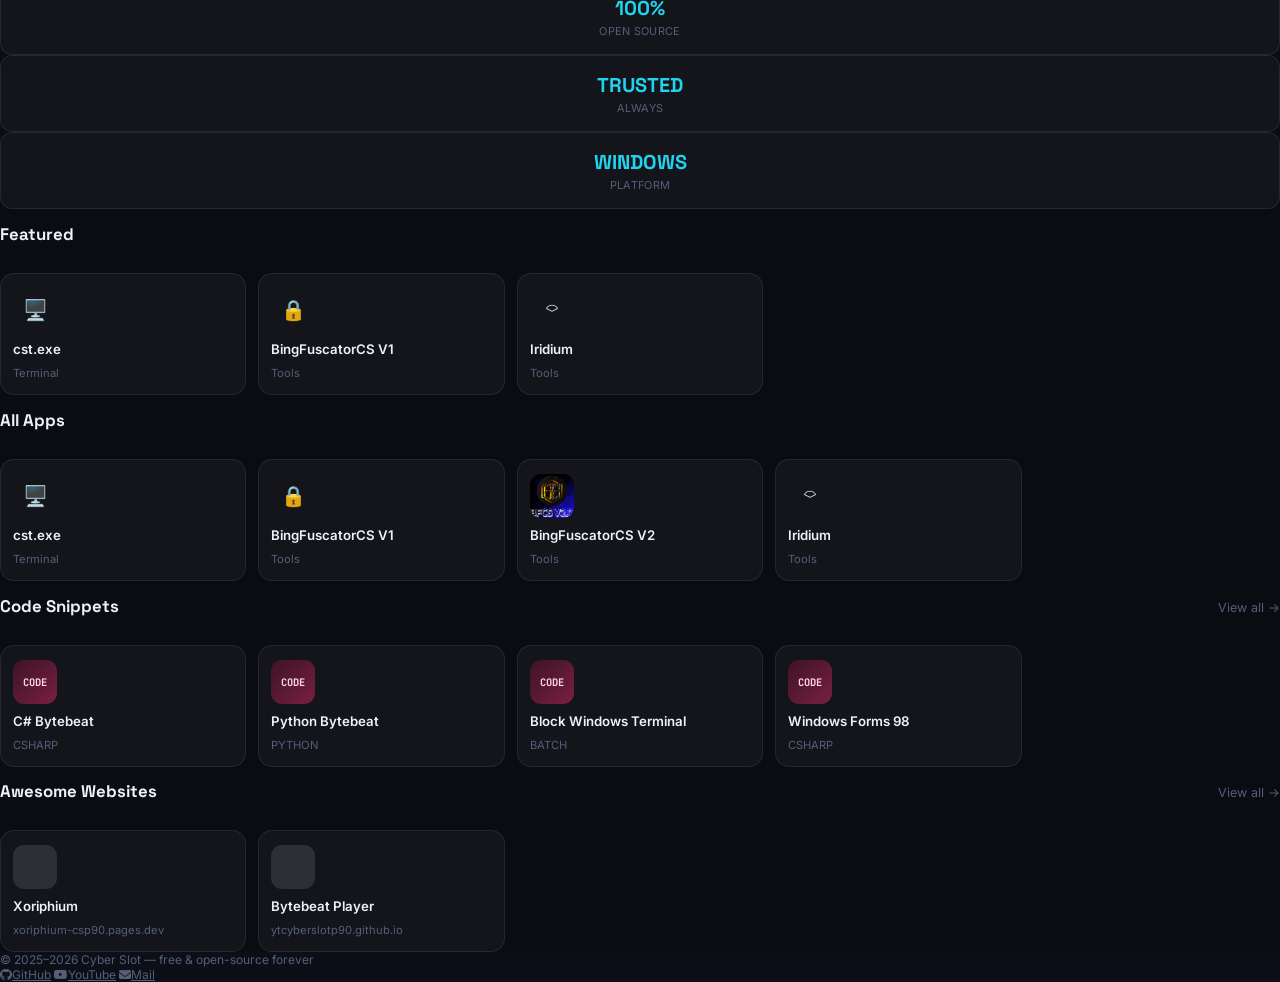
==== commit 99f21b72: "Update index.html" ====
--- a/index.html
+++ b/index.html
@@ -168,7 +168,9 @@
 This website never asks for passwords or personal information.</p>
             <div class="hero-cta">
               <button onclick="filterCategory('all');setNav('nav-all')" class="btn-accent"><i class="fa-solid fa-grid-2"></i> Browse Apps</button>
-              <button onclick="showPage('codes');setNav('nav-codes')" class="btn-glass"><i class="fa-solid fa-code"></i> View Codes</button>
+              <button onclick="window.open('https://ytcyberslotp90.github.io/appstore/', '_blank');" class="btn-glass">
+    <i class="fa-solid fa-file-contract"></i> Privacy &amp; Policy
+</button>
               <a href="https://github.com/ytcyberslotp90" target="_blank" class="btn-glass"><i class="fa-brands fa-github"></i> GitHub</a>
             </div>
             <div class="hero-stats">
